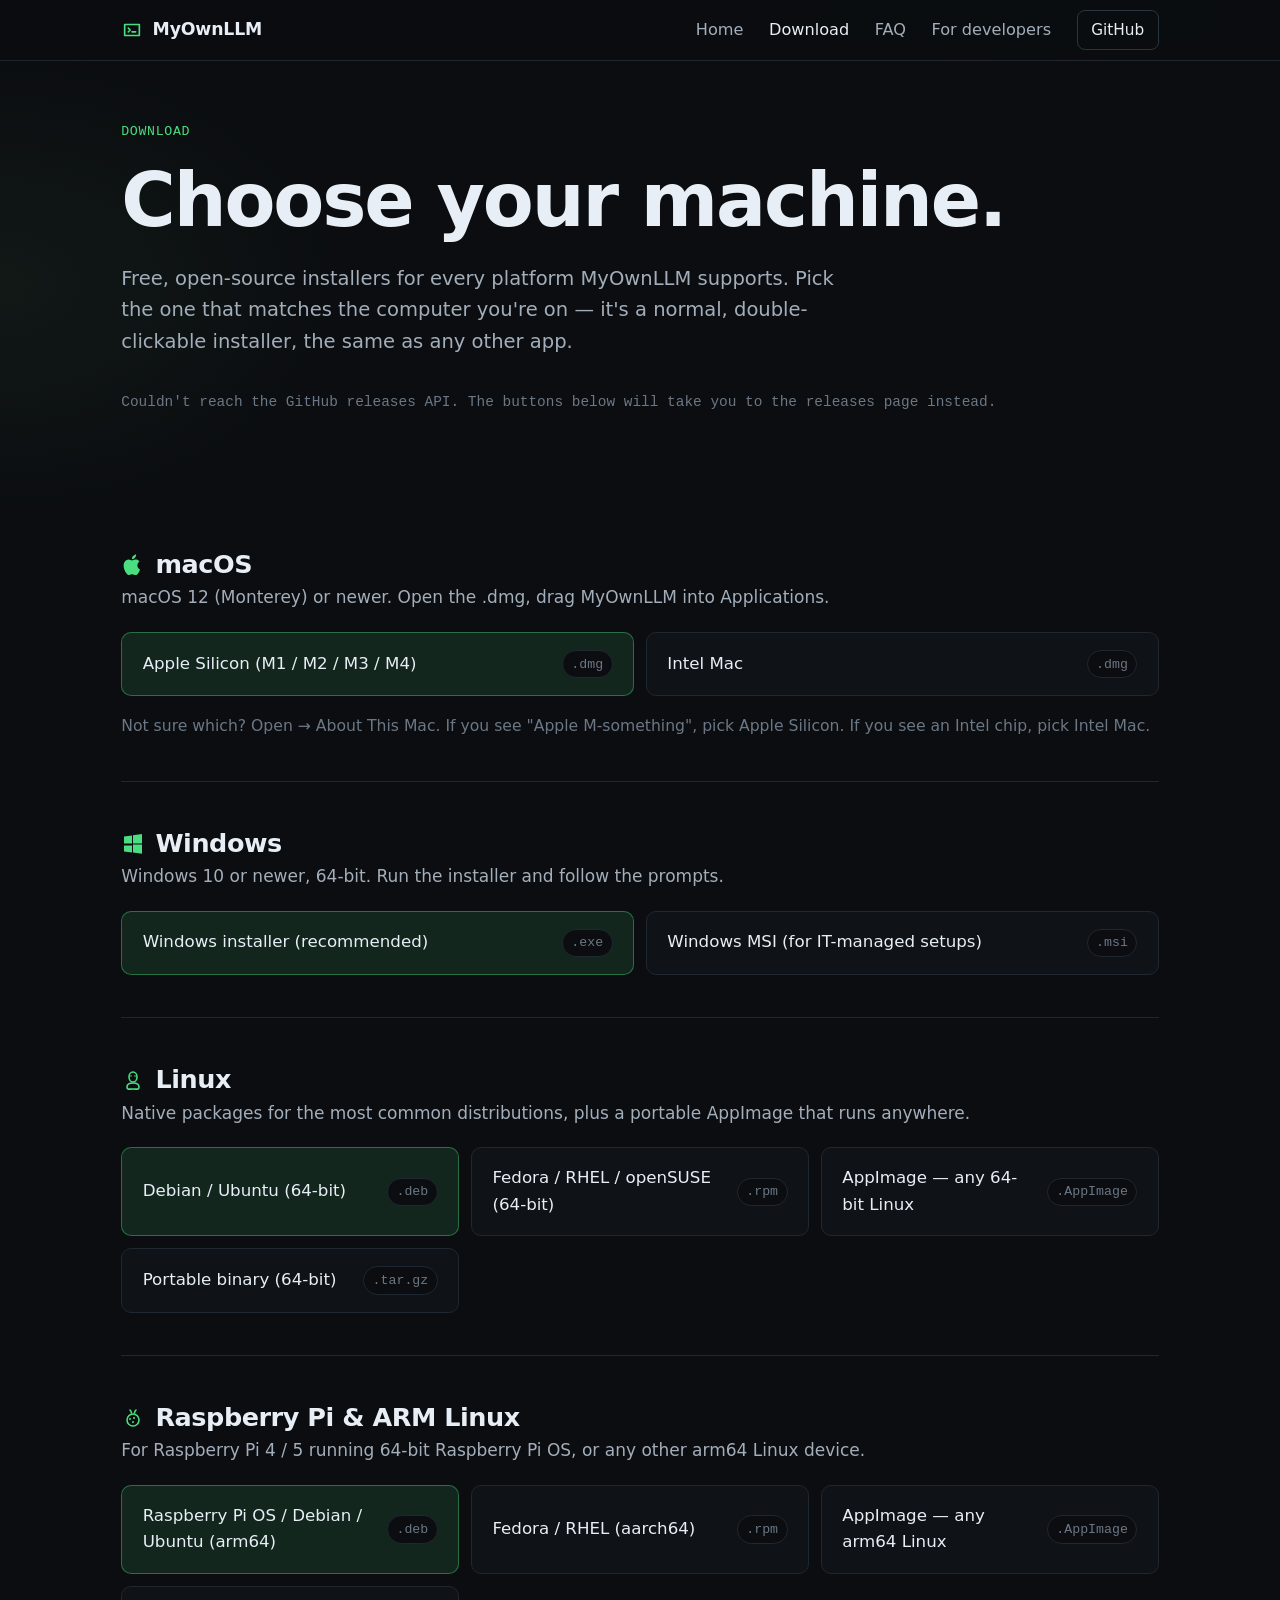
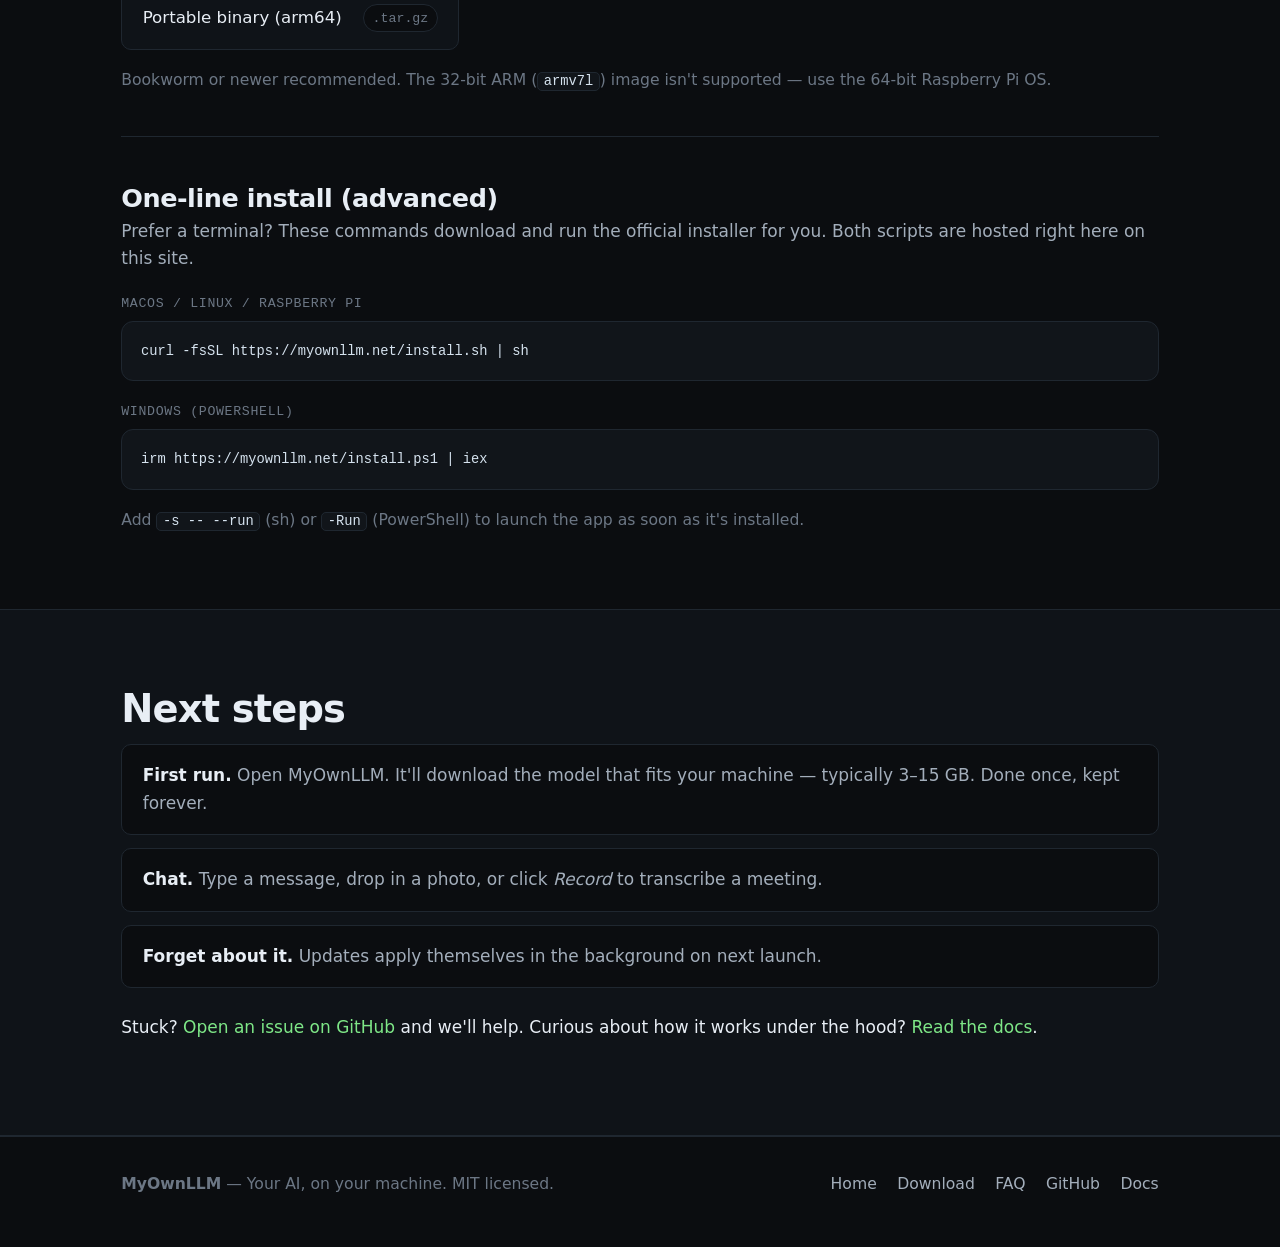
==== download.html @ 77363bb1 "Rewrite for end users, add a real download page The first cut of the site spoke developer — curl-pip" ====
<!DOCTYPE html>
<html lang="en">
<head>
<meta charset="UTF-8" />
<meta name="viewport" content="width=device-width, initial-scale=1.0" />
<title>Download MyOwnLLM</title>
<meta name="description" content="Download MyOwnLLM for Mac, Windows, Linux, and Raspberry Pi. Free, private, local AI for every device you own." />
<meta name="theme-color" content="#0b0d10" />
<link rel="icon" href="/favicon.svg" type="image/svg+xml" />
<link rel="stylesheet" href="/styles.css" />
</head>
<body>

<header class="nav" role="banner">
  <div class="container nav-row">
    <a class="brand" href="/" aria-label="MyOwnLLM home">
      <svg class="brand-icon" width="22" height="22" viewBox="0 0 24 24" fill="none" aria-hidden="true">
        <path d="M4 6h16v12H4z" stroke="currentColor" stroke-width="1.8" stroke-linejoin="round"/>
        <path d="M8 10l2 2-2 2" stroke="currentColor" stroke-width="1.8" stroke-linecap="round" stroke-linejoin="round"/>
        <path d="M12 14h4" stroke="currentColor" stroke-width="1.8" stroke-linecap="round"/>
      </svg>
      <span class="brand-name">MyOwnLLM</span>
    </a>
    <nav class="nav-links" aria-label="Primary">
      <a href="/">Home</a>
      <a href="/download.html" aria-current="page">Download</a>
      <a href="/#faq">FAQ</a>
      <a href="/#developers">For developers</a>
      <a href="https://github.com/mrjeeves/MyOwnLLM" class="nav-cta">GitHub</a>
    </nav>
  </div>
</header>

<main>

<section class="hero hero-compact">
  <div class="container">
    <p class="eyebrow">Download</p>
    <h1>Choose your machine.</h1>
    <p class="lede">
      Free, open-source installers for every platform MyOwnLLM supports.
      Pick the one that matches the computer you're on — it's a normal,
      double-clickable installer, the same as any other app.
    </p>
    <p class="release-info" id="release-info">
      Loading the latest release…
    </p>
    <div class="suggested" id="suggested" hidden>
      <p class="suggested-label">It looks like you're on <span id="suggested-os">your computer</span>. We'd suggest:</p>
      <a class="btn btn-primary btn-lg" id="suggested-btn" href="#">Download MyOwnLLM</a>
    </div>
  </div>
</section>

<section class="section dl-section"
         data-repo="mrjeeves/MyOwnLLM"
         data-release-url="https://github.com/mrjeeves/MyOwnLLM/releases/latest">
  <div class="container">

    <article class="dl-platform">
      <header>
        <h2><span class="dl-emoji" aria-hidden="true">
          <svg viewBox="0 0 24 24" width="24" height="24" fill="currentColor"><path d="M16.4 12.2c0-2.5 2-3.7 2.1-3.8-1.2-1.7-3-1.9-3.7-1.9-1.6-.2-3 .9-3.8.9s-2-.9-3.3-.9c-1.7 0-3.3 1-4.2 2.6-1.8 3.1-.5 7.7 1.3 10.3.9 1.3 1.9 2.7 3.2 2.6 1.3-.1 1.8-.8 3.3-.8s2 .8 3.3.8c1.4 0 2.3-1.3 3.1-2.6.9-1.4 1.3-2.8 1.4-2.9-.1-.1-2.7-1-2.7-4.3zM14 4.7c.7-.8 1.2-2 1.1-3.1-1 0-2.3.7-3 1.5-.7.7-1.3 1.9-1.1 3 1.1.1 2.3-.6 3-1.4z"/></svg>
        </span>macOS</h2>
        <p>macOS 12 (Monterey) or newer. Open the .dmg, drag MyOwnLLM into Applications.</p>
      </header>
      <div class="dl-row">
        <a class="dl-btn dl-btn-primary" data-asset-pattern="MyOwnLLM_[0-9.]+_(aarch64|arm64)\.dmg$" href="https://github.com/mrjeeves/MyOwnLLM/releases/latest">
          <span class="dl-btn-title">Apple Silicon (M1 / M2 / M3 / M4)</span>
          <span class="dl-btn-file">.dmg</span>
        </a>
        <a class="dl-btn" data-asset-pattern="MyOwnLLM_[0-9.]+_x64\.dmg$" href="https://github.com/mrjeeves/MyOwnLLM/releases/latest">
          <span class="dl-btn-title">Intel Mac</span>
          <span class="dl-btn-file">.dmg</span>
        </a>
      </div>
      <p class="dl-tip">Not sure which? Open  → About This Mac. If you see "Apple M-something", pick Apple Silicon. If you see an Intel chip, pick Intel Mac.</p>
    </article>

    <article class="dl-platform">
      <header>
        <h2><span class="dl-emoji" aria-hidden="true">
          <svg viewBox="0 0 24 24" width="24" height="24" fill="currentColor"><path d="M3 5.5l8-1.1v8.1H3V5.5zM3 14.5h8v7.1l-8-1.1v-6zM12 4.2l9-1.2v9.5h-9V4.2zM12 13.5h9v9.3l-9-1.2v-8.1z"/></svg>
        </span>Windows</h2>
        <p>Windows 10 or newer, 64-bit. Run the installer and follow the prompts.</p>
      </header>
      <div class="dl-row">
        <a class="dl-btn dl-btn-primary" data-asset-pattern="MyOwnLLM_[0-9.]+_x64-setup\.exe$" href="https://github.com/mrjeeves/MyOwnLLM/releases/latest">
          <span class="dl-btn-title">Windows installer (recommended)</span>
          <span class="dl-btn-file">.exe</span>
        </a>
        <a class="dl-btn" data-asset-pattern="MyOwnLLM_[0-9.]+_x64_en-US\.msi$" href="https://github.com/mrjeeves/MyOwnLLM/releases/latest">
          <span class="dl-btn-title">Windows MSI (for IT-managed setups)</span>
          <span class="dl-btn-file">.msi</span>
        </a>
      </div>
    </article>

    <article class="dl-platform">
      <header>
        <h2><span class="dl-emoji" aria-hidden="true">
          <svg viewBox="0 0 24 24" width="24" height="24" fill="none" stroke="currentColor" stroke-width="1.6"><ellipse cx="12" cy="9" rx="4" ry="5"/><circle cx="10" cy="8" r="0.8" fill="currentColor" stroke="none"/><circle cx="14" cy="8" r="0.8" fill="currentColor" stroke="none"/><path d="M6 19c0-3 2-4 6-4s6 1 6 4-2 2-6 2-6 1-6-2z" stroke-linejoin="round"/></svg>
        </span>Linux</h2>
        <p>Native packages for the most common distributions, plus a portable AppImage that runs anywhere.</p>
      </header>
      <div class="dl-row">
        <a class="dl-btn dl-btn-primary" data-asset-pattern="MyOwnLLM_[0-9.]+_amd64\.deb$" href="https://github.com/mrjeeves/MyOwnLLM/releases/latest">
          <span class="dl-btn-title">Debian / Ubuntu (64-bit)</span>
          <span class="dl-btn-file">.deb</span>
        </a>
        <a class="dl-btn" data-asset-pattern="MyOwnLLM-[0-9.]+-[0-9]+\.x86_64\.rpm$" href="https://github.com/mrjeeves/MyOwnLLM/releases/latest">
          <span class="dl-btn-title">Fedora / RHEL / openSUSE (64-bit)</span>
          <span class="dl-btn-file">.rpm</span>
        </a>
        <a class="dl-btn" data-asset-pattern="MyOwnLLM_[0-9.]+_amd64\.AppImage$" href="https://github.com/mrjeeves/MyOwnLLM/releases/latest">
          <span class="dl-btn-title">AppImage — any 64-bit Linux</span>
          <span class="dl-btn-file">.AppImage</span>
        </a>
        <a class="dl-btn" data-asset-pattern="myownllm-linux-x86_64\.tar\.gz$" href="https://github.com/mrjeeves/MyOwnLLM/releases/latest">
          <span class="dl-btn-title">Portable binary (64-bit)</span>
          <span class="dl-btn-file">.tar.gz</span>
        </a>
      </div>
    </article>

    <article class="dl-platform">
      <header>
        <h2><span class="dl-emoji" aria-hidden="true">
          <svg viewBox="0 0 24 24" width="24" height="24" fill="none" stroke="currentColor" stroke-width="1.6"><path d="M9 4c1 1 1.5 2 1.5 3M15 4c-1 1-1.5 2-1.5 3" stroke-linecap="round"/><circle cx="12" cy="14" r="6"/><circle cx="9" cy="13" r="1" fill="currentColor" stroke="none"/><circle cx="13" cy="12" r="1" fill="currentColor" stroke="none"/><circle cx="12" cy="16" r="1" fill="currentColor" stroke="none"/></svg>
        </span>Raspberry Pi &amp; ARM Linux</h2>
        <p>For Raspberry Pi 4 / 5 running 64-bit Raspberry Pi OS, or any other arm64 Linux device.</p>
      </header>
      <div class="dl-row">
        <a class="dl-btn dl-btn-primary" data-asset-pattern="MyOwnLLM_[0-9.]+_arm64\.deb$" href="https://github.com/mrjeeves/MyOwnLLM/releases/latest">
          <span class="dl-btn-title">Raspberry Pi OS / Debian / Ubuntu (arm64)</span>
          <span class="dl-btn-file">.deb</span>
        </a>
        <a class="dl-btn" data-asset-pattern="MyOwnLLM-[0-9.]+-[0-9]+\.aarch64\.rpm$" href="https://github.com/mrjeeves/MyOwnLLM/releases/latest">
          <span class="dl-btn-title">Fedora / RHEL (aarch64)</span>
          <span class="dl-btn-file">.rpm</span>
        </a>
        <a class="dl-btn" data-asset-pattern="MyOwnLLM_[0-9.]+_aarch64\.AppImage$" href="https://github.com/mrjeeves/MyOwnLLM/releases/latest">
          <span class="dl-btn-title">AppImage — any arm64 Linux</span>
          <span class="dl-btn-file">.AppImage</span>
        </a>
        <a class="dl-btn" data-asset-pattern="myownllm-linux-aarch64\.tar\.gz$" href="https://github.com/mrjeeves/MyOwnLLM/releases/latest">
          <span class="dl-btn-title">Portable binary (arm64)</span>
          <span class="dl-btn-file">.tar.gz</span>
        </a>
      </div>
      <p class="dl-tip">Bookworm or newer recommended. The 32-bit ARM (<code>armv7l</code>) image isn't supported — use the 64-bit Raspberry Pi OS.</p>
    </article>

    <article class="dl-platform">
      <header>
        <h2>One-line install (advanced)</h2>
        <p>Prefer a terminal? These commands download and run the official installer for you. Both scripts are hosted right here on this site.</p>
      </header>
      <div class="oneliner">
        <p class="oneliner-label">macOS / Linux / Raspberry Pi</p>
<pre><code>curl -fsSL https://myownllm.net/install.sh | sh</code></pre>
        <p class="oneliner-label">Windows (PowerShell)</p>
<pre><code>irm https://myownllm.net/install.ps1 | iex</code></pre>
        <p class="dl-tip">Add <code>-s -- --run</code> (sh) or <code>-Run</code> (PowerShell) to launch the app as soon as it's installed.</p>
      </div>
    </article>

  </div>
</section>

<section class="section section-alt">
  <div class="container">
    <h2>Next steps</h2>
    <ul class="next-list">
      <li><strong>First run.</strong> Open MyOwnLLM. It'll download the model that fits your machine — typically 3–15 GB. Done once, kept forever.</li>
      <li><strong>Chat.</strong> Type a message, drop in a photo, or click <em>Record</em> to transcribe a meeting.</li>
      <li><strong>Forget about it.</strong> Updates apply themselves in the background on next launch.</li>
    </ul>
    <p>
      Stuck? <a href="https://github.com/mrjeeves/MyOwnLLM/issues">Open an issue on GitHub</a>
      and we'll help. Curious about how it works under the hood?
      <a href="https://github.com/mrjeeves/MyOwnLLM/blob/main/DOCS.md">Read the docs</a>.
    </p>
  </div>
</section>

</main>

<footer class="footer">
  <div class="container footer-row">
    <div>
      <p><strong>MyOwnLLM</strong> — Your AI, on your machine. MIT licensed.</p>
    </div>
    <nav aria-label="Footer">
      <a href="/">Home</a>
      <a href="/download.html">Download</a>
      <a href="/#faq">FAQ</a>
      <a href="https://github.com/mrjeeves/MyOwnLLM">GitHub</a>
      <a href="https://github.com/mrjeeves/MyOwnLLM/blob/main/DOCS.md">Docs</a>
    </nav>
  </div>
</footer>

<script src="/main.js" defer></script>
</body>
</html>
---- styles.css ----
/* MyOwnLLM site — warm dark theme, customer-facing. */

:root {
  --bg: #0b0d10;
  --bg-elev: #11151a;
  --bg-card: #0f1318;
  --bg-card-hi: #131922;
  --border: #1f2730;
  --border-strong: #2a3540;
  --text: #e8eef5;
  --text-dim: #a3aebb;
  --text-faint: #6c7785;
  --accent: #4ade80;
  --accent-strong: #22c55e;
  --accent-soft: rgba(74, 222, 128, 0.12);
  --accent-fade: rgba(74, 222, 128, 0.4);
  --warm: #f5b454;
  --link: #7ee787;
  --mono: ui-monospace, "SF Mono", Menlo, Consolas, "Liberation Mono", monospace;
  --sans: -apple-system, BlinkMacSystemFont, "Inter", "Segoe UI", system-ui, sans-serif;
  --radius: 12px;
  --radius-lg: 16px;
  --maxw: 1080px;
  --shadow-card: 0 1px 0 rgba(255, 255, 255, 0.03) inset, 0 12px 24px -16px rgba(0, 0, 0, 0.5);
}

* { box-sizing: border-box; }

html, body {
  margin: 0;
  padding: 0;
  background: var(--bg);
  color: var(--text);
  font-family: var(--sans);
  line-height: 1.6;
  font-size: 17px;
  -webkit-font-smoothing: antialiased;
}

body {
  background-image:
    radial-gradient(ellipse 800px 600px at 80% -10%, rgba(74, 222, 128, 0.08), transparent 60%),
    radial-gradient(ellipse 600px 400px at 0% 10%, rgba(126, 231, 135, 0.05), transparent 60%);
  background-repeat: no-repeat;
}

a {
  color: var(--link);
  text-decoration: none;
}
a:hover { text-decoration: underline; }

code, pre { font-family: var(--mono); font-size: 0.94em; }

code {
  background: var(--bg-elev);
  border: 1px solid var(--border);
  padding: 0.08em 0.4em;
  border-radius: 5px;
  color: #d6e3ef;
  font-size: 0.88em;
}

pre {
  background: var(--bg-elev);
  border: 1px solid var(--border);
  border-radius: var(--radius);
  padding: 1rem 1.1rem;
  overflow-x: auto;
  line-height: 1.55;
  font-size: 0.92rem;
}
pre code {
  background: transparent;
  border: 0;
  padding: 0;
  color: #d6e3ef;
}

.container {
  max-width: var(--maxw);
  margin: 0 auto;
  padding: 0 1.25rem;
}

/* ----- nav ----- */

.nav {
  position: sticky;
  top: 0;
  z-index: 10;
  backdrop-filter: saturate(140%) blur(10px);
  -webkit-backdrop-filter: saturate(140%) blur(10px);
  background: rgba(11, 13, 16, 0.78);
  border-bottom: 1px solid var(--border);
}
.nav-row {
  display: flex;
  align-items: center;
  justify-content: space-between;
  height: 60px;
}
.brand {
  display: inline-flex;
  align-items: center;
  gap: 0.55rem;
  color: var(--text);
  font-weight: 600;
  letter-spacing: -0.01em;
  font-size: 1.02rem;
}
.brand:hover { text-decoration: none; }
.brand-icon { color: var(--accent); }
.brand-name { font-family: var(--sans); }

.nav-links {
  display: flex;
  gap: 1.5rem;
  align-items: center;
}
.nav-links a {
  color: var(--text-dim);
  font-size: 0.95rem;
}
.nav-links a:hover { color: var(--text); text-decoration: none; }
.nav-links a[aria-current="page"] { color: var(--text); }
.nav-links .nav-cta {
  color: var(--text);
  border: 1px solid var(--border-strong);
  padding: 0.4rem 0.8rem;
  border-radius: 8px;
  font-size: 0.9rem;
}
.nav-links .nav-cta:hover {
  border-color: var(--accent-fade);
  background: var(--accent-soft);
}

@media (max-width: 760px) {
  .nav-links a:not(.nav-cta) { display: none; }
}

/* ----- hero ----- */

.hero {
  padding: 5rem 0 3.5rem;
}
.hero-compact { padding: 3.5rem 0 2rem; }
.eyebrow {
  font-family: var(--mono);
  color: var(--accent);
  letter-spacing: 0.05em;
  text-transform: uppercase;
  font-size: 0.78rem;
  margin: 0 0 1.2rem;
}
.hero h1 {
  font-size: clamp(2.4rem, 5.8vw, 4.4rem);
  line-height: 1.04;
  letter-spacing: -0.028em;
  margin: 0 0 1.4rem;
  font-weight: 700;
}
.hero h1 .accent { color: var(--accent); }

.lede {
  color: var(--text-dim);
  max-width: 60ch;
  font-size: 1.15rem;
  line-height: 1.6;
  margin: 0 0 2rem;
}

.hero-cta {
  display: flex;
  flex-wrap: wrap;
  gap: 0.75rem;
  margin-bottom: 1.2rem;
}
.hero-meta {
  color: var(--text-faint);
  font-size: 0.92rem;
  margin: 0;
}

.release-info {
  color: var(--text-faint);
  font-family: var(--mono);
  font-size: 0.85rem;
  margin: 0 0 1.5rem;
}

.suggested {
  background: var(--bg-card);
  border: 1px solid var(--accent-fade);
  border-radius: var(--radius);
  padding: 1.1rem 1.3rem;
  margin-top: 1rem;
  max-width: 540px;
  box-shadow: var(--shadow-card);
}
.suggested-label {
  color: var(--text-dim);
  font-size: 0.95rem;
  margin: 0 0 0.7rem;
}
.suggested-label span { color: var(--text); font-weight: 600; }

/* ----- buttons ----- */

.btn {
  display: inline-flex;
  align-items: center;
  gap: 0.5rem;
  padding: 0.7rem 1.1rem;
  border-radius: 9px;
  font-family: var(--sans);
  font-size: 0.98rem;
  font-weight: 500;
  border: 1px solid transparent;
  transition: transform 80ms ease, background 120ms ease, border-color 120ms ease, box-shadow 120ms ease;
  cursor: pointer;
}
.btn:hover { text-decoration: none; }
.btn-lg {
  padding: 0.95rem 1.6rem;
  font-size: 1.04rem;
  font-weight: 600;
}
.btn-primary {
  background: var(--accent);
  color: #062612;
  border-color: var(--accent);
  box-shadow: 0 6px 24px -12px var(--accent-fade);
}
.btn-primary:hover { transform: translateY(-1px); background: var(--accent-strong); border-color: var(--accent-strong); }
.btn-ghost {
  color: var(--text);
  border-color: var(--border-strong);
  background: var(--bg-elev);
}
.btn-ghost:hover {
  border-color: var(--accent-fade);
  background: var(--accent-soft);
}
.btn-arrow {
  font-size: 1.05em;
  line-height: 1;
  display: inline-block;
  transform: translateY(1px);
}

/* ----- why grid ----- */

.why {
  padding: 1rem 0 4rem;
}
.why-grid {
  display: grid;
  grid-template-columns: repeat(auto-fit, minmax(220px, 1fr));
  gap: 1rem;
}
.why-card {
  background: var(--bg-card);
  border: 1px solid var(--border);
  border-radius: var(--radius);
  padding: 1.5rem 1.4rem;
  box-shadow: var(--shadow-card);
}
.why-icon {
  color: var(--accent);
  margin-bottom: 0.85rem;
  display: inline-flex;
}
.why-card h3 {
  margin: 0 0 0.4rem;
  font-size: 1.08rem;
  letter-spacing: -0.01em;
}
.why-card p {
  margin: 0;
  color: var(--text-dim);
  font-size: 0.97rem;
}

/* ----- sections ----- */

.section { padding: 4.5rem 0; }
.section-alt {
  background: var(--bg-card);
  border-top: 1px solid var(--border);
  border-bottom: 1px solid var(--border);
}
.section h2 {
  font-size: clamp(1.8rem, 3vw, 2.4rem);
  letter-spacing: -0.022em;
  margin: 0 0 0.8rem;
  font-weight: 700;
  line-height: 1.15;
}
.section-lede {
  color: var(--text-dim);
  max-width: 62ch;
  font-size: 1.06rem;
  margin: 0 0 2.5rem;
}

/* ----- feature grid ----- */

.feature-grid {
  display: grid;
  grid-template-columns: repeat(auto-fit, minmax(280px, 1fr));
  gap: 1rem;
}
.feature {
  background: var(--bg);
  border: 1px solid var(--border);
  border-radius: var(--radius);
  padding: 1.4rem 1.4rem 1.5rem;
}
.feature h3 {
  margin: 0 0 0.55rem;
  font-size: 1.08rem;
  letter-spacing: -0.01em;
}
.feature p {
  margin: 0;
  color: var(--text-dim);
  font-size: 0.97rem;
}

/* ----- steps ----- */

.steps {
  list-style: none;
  padding: 0;
  margin: 0;
  display: grid;
  grid-template-columns: repeat(3, 1fr);
  gap: 1rem;
  counter-reset: step;
}
.steps li {
  background: var(--bg-card);
  border: 1px solid var(--border);
  border-radius: var(--radius);
  padding: 1.5rem 1.4rem;
}
.step-num {
  display: inline-flex;
  align-items: center;
  justify-content: center;
  width: 32px;
  height: 32px;
  background: var(--accent-soft);
  border: 1px solid var(--accent-fade);
  border-radius: 50%;
  color: var(--accent);
  font-family: var(--mono);
  font-size: 0.95rem;
  margin-bottom: 0.85rem;
}
.steps h3 {
  margin: 0 0 0.4rem;
  font-size: 1.08rem;
  letter-spacing: -0.01em;
}
.steps p {
  margin: 0;
  color: var(--text-dim);
  font-size: 0.97rem;
}
@media (max-width: 820px) {
  .steps { grid-template-columns: 1fr; }
}

/* ----- download grid (home) ----- */

.dl-grid {
  display: grid;
  grid-template-columns: repeat(4, 1fr);
  gap: 1rem;
}
@media (max-width: 920px) { .dl-grid { grid-template-columns: repeat(2, 1fr); } }
@media (max-width: 520px) { .dl-grid { grid-template-columns: 1fr; } }

.dl-card {
  background: var(--bg);
  border: 1px solid var(--border);
  border-radius: var(--radius);
  padding: 1.5rem 1.3rem;
  display: flex;
  flex-direction: column;
  align-items: flex-start;
  gap: 0.35rem;
  color: var(--text);
  transition: border-color 120ms ease, transform 120ms ease, background 120ms ease;
  text-decoration: none;
}
.dl-card:hover {
  border-color: var(--accent-fade);
  background: var(--bg-card-hi);
  transform: translateY(-2px);
  text-decoration: none;
}
.dl-icon {
  color: var(--accent);
  margin-bottom: 0.6rem;
  display: inline-flex;
}
.dl-card h3 {
  margin: 0;
  font-size: 1.12rem;
  letter-spacing: -0.01em;
}
.dl-sub {
  color: var(--text-dim);
  font-size: 0.9rem;
  margin: 0 0 0.5rem;
}
.dl-cta {
  margin-top: auto;
  padding-top: 0.55rem;
  color: var(--accent);
  font-size: 0.92rem;
  font-weight: 500;
}
.dl-all {
  text-align: center;
  margin-top: 2rem;
  color: var(--text-dim);
}
.dl-all a { color: var(--accent); }

/* ----- download page ----- */

.dl-platform {
  margin-bottom: 2.75rem;
  padding-bottom: 2.5rem;
  border-bottom: 1px solid var(--border);
}
.dl-platform:last-child {
  border-bottom: 0;
  margin-bottom: 0;
  padding-bottom: 0;
}
.dl-platform > header {
  margin-bottom: 1.2rem;
}
.dl-platform h2 {
  display: flex;
  align-items: center;
  gap: 0.6rem;
  font-size: 1.5rem;
  letter-spacing: -0.018em;
  margin: 0 0 0.3rem;
}
.dl-platform h2 .dl-emoji { color: var(--accent); display: inline-flex; }
.dl-platform header p {
  color: var(--text-dim);
  margin: 0;
  font-size: 1.0rem;
}
.dl-row {
  display: grid;
  grid-template-columns: repeat(auto-fit, minmax(280px, 1fr));
  gap: 0.7rem;
}
.dl-btn {
  display: flex;
  align-items: center;
  justify-content: space-between;
  gap: 1rem;
  padding: 1rem 1.2rem;
  border: 1px solid var(--border);
  background: var(--bg-card);
  border-radius: 10px;
  color: var(--text);
  text-decoration: none;
  transition: border-color 120ms ease, background 120ms ease, transform 80ms ease;
}
.dl-btn:hover {
  border-color: var(--accent-fade);
  background: var(--bg-card-hi);
  transform: translateY(-1px);
  text-decoration: none;
}
.dl-btn-primary {
  border-color: var(--accent-fade);
  background: var(--accent-soft);
}
.dl-btn-primary:hover {
  background: rgba(74, 222, 128, 0.18);
}
.dl-btn-title {
  font-size: 0.98rem;
  font-weight: 500;
  color: var(--text);
}
.dl-btn-file {
  font-family: var(--mono);
  font-size: 0.78rem;
  color: var(--text-faint);
  background: var(--bg);
  border: 1px solid var(--border);
  padding: 0.15rem 0.5rem;
  border-radius: 999px;
  flex-shrink: 0;
}
.dl-tip {
  margin: 1rem 0 0;
  color: var(--text-faint);
  font-size: 0.92rem;
}

.oneliner-label {
  font-family: var(--mono);
  color: var(--text-faint);
  font-size: 0.78rem;
  letter-spacing: 0.05em;
  text-transform: uppercase;
  margin: 1.2rem 0 0.4rem;
}
.oneliner pre { margin: 0; }

/* ----- FAQ ----- */

.faq details {
  border: 1px solid var(--border);
  background: var(--bg-card);
  border-radius: 10px;
  padding: 1rem 1.2rem;
  margin-bottom: 0.6rem;
}
.faq details[open] { border-color: var(--border-strong); }
.faq summary {
  cursor: pointer;
  font-weight: 500;
  color: var(--text);
  font-size: 1.02rem;
  list-style: none;
  position: relative;
  padding-right: 1.5rem;
}
.faq summary::-webkit-details-marker { display: none; }
.faq summary::after {
  content: "+";
  position: absolute;
  right: 0;
  top: 50%;
  transform: translateY(-50%);
  color: var(--accent);
  font-family: var(--mono);
  font-size: 1.2rem;
  transition: transform 150ms ease;
}
.faq details[open] summary::after { content: "−"; }
.faq details p {
  margin: 0.7rem 0 0;
  color: var(--text-dim);
  font-size: 0.98rem;
}

/* ----- developers ----- */

.dev-row {
  display: grid;
  grid-template-columns: 1fr 1fr;
  gap: 2.5rem;
  align-items: start;
}
@media (max-width: 880px) {
  .dev-row { grid-template-columns: 1fr; gap: 1.5rem; }
}
.dev-eyebrow {
  font-family: var(--mono);
  color: var(--warm);
  letter-spacing: 0.05em;
  text-transform: uppercase;
  font-size: 0.78rem;
  margin: 0 0 0.6rem;
}
.dev-row h2 { margin-bottom: 0.8rem; }
.dev-row p {
  color: var(--text-dim);
  font-size: 1.0rem;
}
.dev-row .btn { margin-right: 0.5rem; margin-bottom: 0.5rem; }
.dev-snippet {
  margin: 0;
  border-radius: var(--radius);
}
.c-str { color: #a5d6a7; }
.c-dim { color: var(--text-faint); }

/* ----- next steps ----- */

.next-list {
  list-style: none;
  padding: 0;
  margin: 0 0 1.5rem;
  display: grid;
  gap: 0.8rem;
}
.next-list li {
  background: var(--bg);
  border: 1px solid var(--border);
  border-radius: 10px;
  padding: 1rem 1.2rem;
  color: var(--text-dim);
}
.next-list li strong { color: var(--text); }

/* ----- cta ----- */

.cta {
  text-align: center;
  padding: 5rem 0 6rem;
}
.cta h2 {
  font-size: clamp(2rem, 3.5vw, 2.8rem);
  letter-spacing: -0.022em;
  margin: 0 0 0.8rem;
}
.cta p { color: var(--text-dim); margin: 0 auto 2rem; max-width: 50ch; }

/* ----- footer ----- */

.footer {
  border-top: 1px solid var(--border);
  padding: 2rem 0 3rem;
  color: var(--text-faint);
  font-size: 0.92rem;
}
.footer-row {
  display: flex;
  justify-content: space-between;
  gap: 1rem;
  flex-wrap: wrap;
  align-items: center;
}
.footer p { margin: 0; }
.footer nav { display: flex; gap: 1.2rem; flex-wrap: wrap; }
.footer nav a { color: var(--text-dim); }
.footer nav a:hover { color: var(--text); text-decoration: none; }

/* ----- selection ----- */

::selection {
  background: var(--accent-soft);
  color: var(--text);
}
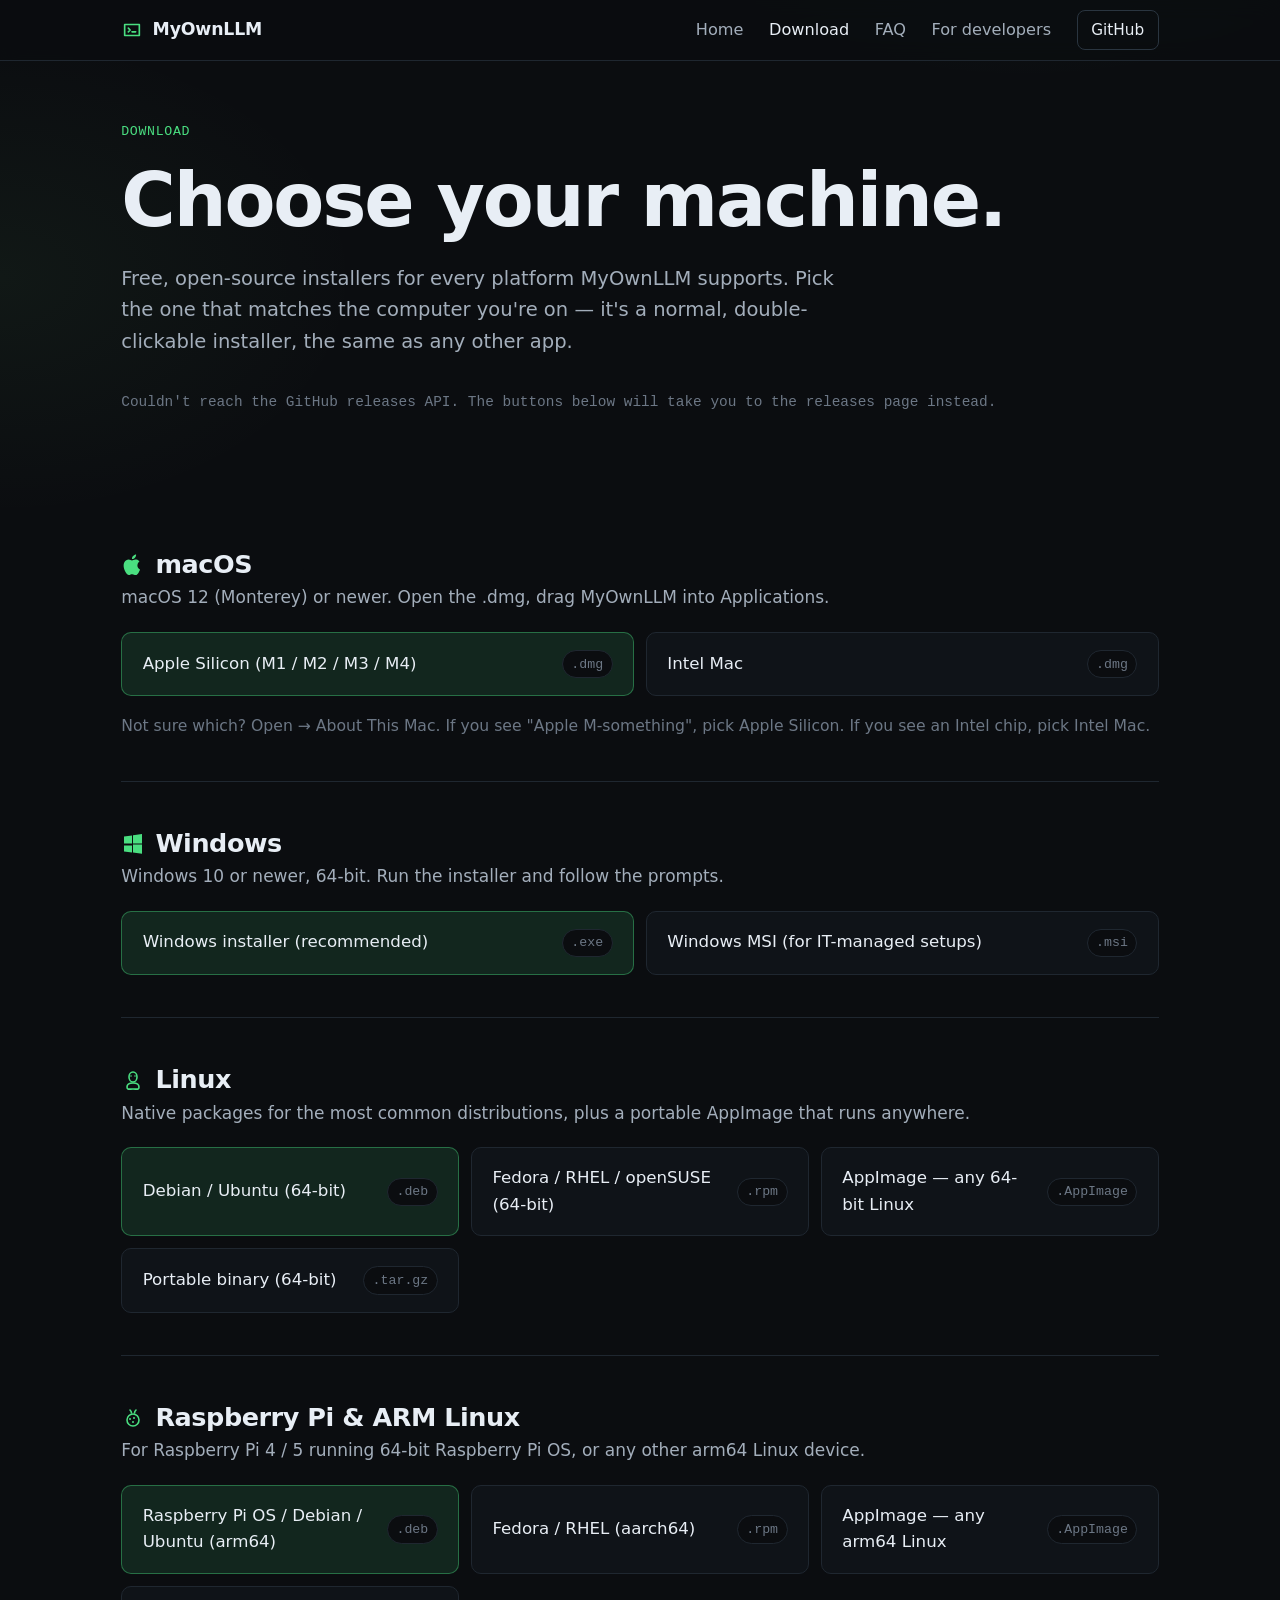
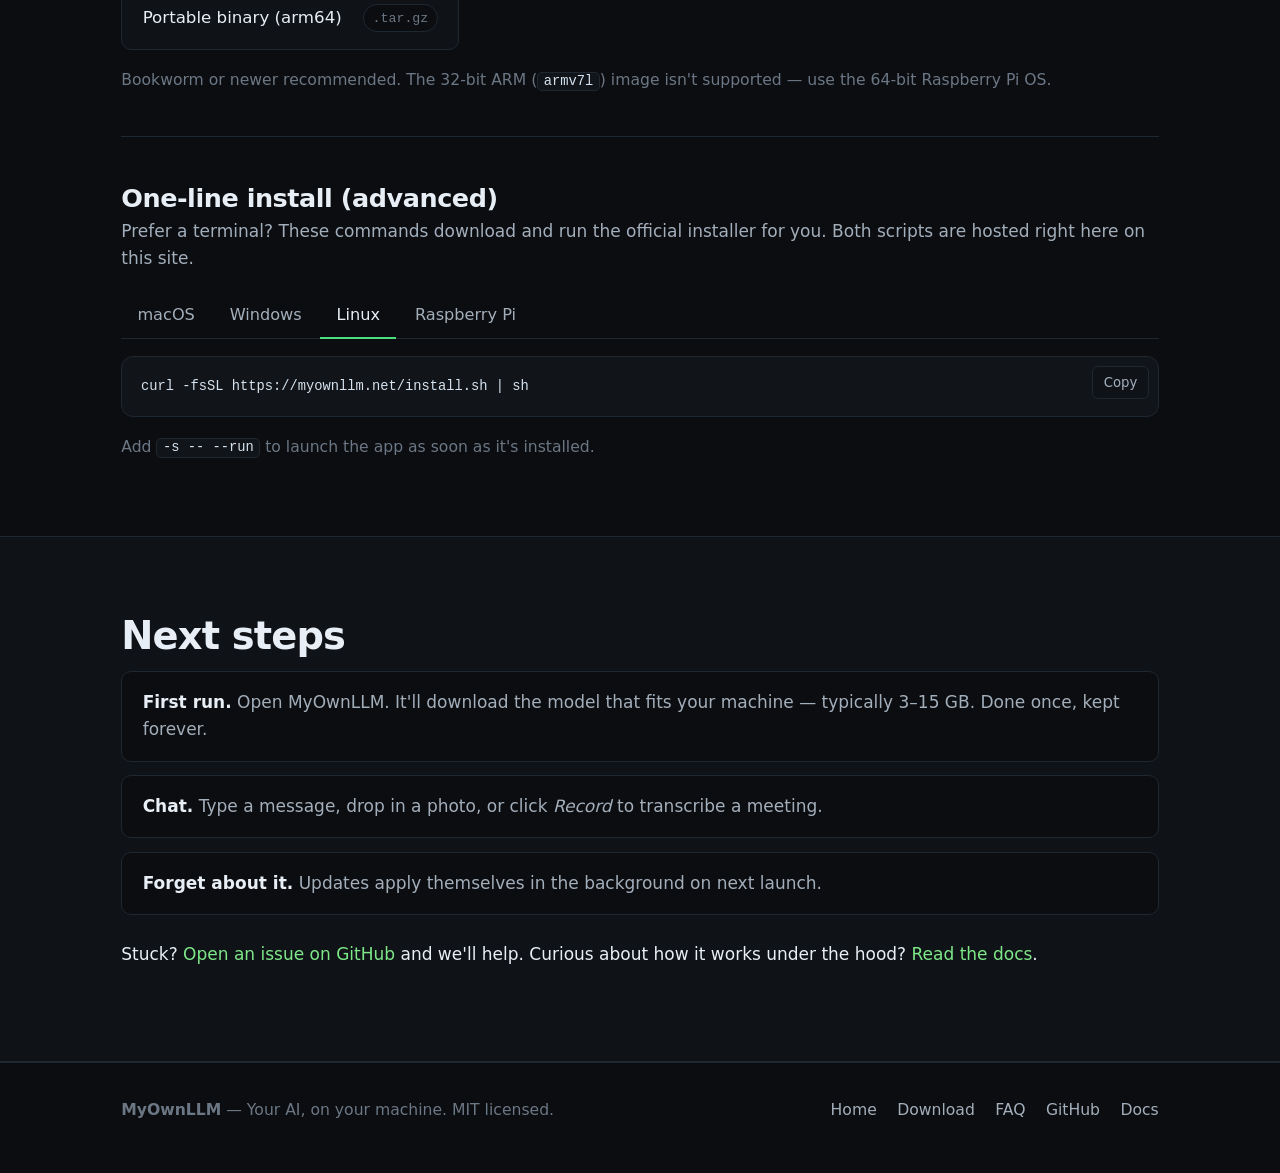
==== commit f5f281bc: "Add OS tabs and copy buttons to one-line install snippets Turns the stacked sh / PowerShell snippets" ====
--- a/download.html
+++ b/download.html
@@ -151,17 +151,30 @@
       <p class="dl-tip">Bookworm or newer recommended. The 32-bit ARM (<code>armv7l</code>) image isn't supported — use the 64-bit Raspberry Pi OS.</p>
     </article>
 
-    <article class="dl-platform">
+    <article class="dl-platform dl-oneliner">
       <header>
         <h2>One-line install (advanced)</h2>
         <p>Prefer a terminal? These commands download and run the official installer for you. Both scripts are hosted right here on this site.</p>
       </header>
-      <div class="oneliner">
-        <p class="oneliner-label">macOS / Linux / Raspberry Pi</p>
+      <div class="oneliner-tabs" role="tablist" aria-label="Install command">
+        <button class="oneliner-tab" role="tab" type="button" data-os="mac" data-target="sh" aria-selected="false" tabindex="-1">macOS</button>
+        <button class="oneliner-tab" role="tab" type="button" data-os="windows" data-target="ps" aria-selected="false" tabindex="-1">Windows</button>
+        <button class="oneliner-tab" role="tab" type="button" data-os="linux" data-target="sh" aria-selected="false" tabindex="-1">Linux</button>
+        <button class="oneliner-tab" role="tab" type="button" data-os="pi" data-target="sh" aria-selected="false" tabindex="-1">Raspberry Pi</button>
+      </div>
+      <div class="oneliner-panel" data-panel="sh" role="tabpanel" hidden>
+        <div class="oneliner-code">
 <pre><code>curl -fsSL https://myownllm.net/install.sh | sh</code></pre>
-        <p class="oneliner-label">Windows (PowerShell)</p>
+          <button class="copy-btn" type="button" aria-label="Copy install command">Copy</button>
+        </div>
+        <p class="dl-tip">Add <code>-s -- --run</code> to launch the app as soon as it's installed.</p>
+      </div>
+      <div class="oneliner-panel" data-panel="ps" role="tabpanel" hidden>
+        <div class="oneliner-code">
 <pre><code>irm https://myownllm.net/install.ps1 | iex</code></pre>
-        <p class="dl-tip">Add <code>-s -- --run</code> (sh) or <code>-Run</code> (PowerShell) to launch the app as soon as it's installed.</p>
+          <button class="copy-btn" type="button" aria-label="Copy install command">Copy</button>
+        </div>
+        <p class="dl-tip">Add <code>-Run</code> to launch the app as soon as it's installed.</p>
       </div>
     </article>
 
--- a/styles.css
+++ b/styles.css
@@ -523,6 +523,73 @@
 }
 .oneliner pre { margin: 0; }
 
+.oneliner-tabs {
+  display: flex;
+  flex-wrap: wrap;
+  gap: 0.15rem;
+  border-bottom: 1px solid var(--border);
+  margin-bottom: 1rem;
+}
+.oneliner-tab {
+  appearance: none;
+  background: transparent;
+  border: 0;
+  color: var(--text-dim);
+  font: inherit;
+  font-size: 0.95rem;
+  padding: 0.55rem 0.95rem;
+  border-bottom: 2px solid transparent;
+  cursor: pointer;
+  margin-bottom: -1px;
+  transition: color 120ms ease, border-color 120ms ease;
+}
+.oneliner-tab:hover { color: var(--text); }
+.oneliner-tab:focus-visible {
+  outline: 2px solid var(--accent-fade);
+  outline-offset: 2px;
+  border-radius: 4px;
+}
+.oneliner-tab.is-active {
+  color: var(--text);
+  border-bottom-color: var(--accent);
+}
+.oneliner-panel { margin: 0; }
+.oneliner-code { position: relative; }
+.oneliner-code pre {
+  margin: 0;
+  padding-right: 5rem;
+}
+.copy-btn {
+  position: absolute;
+  top: 0.55rem;
+  right: 0.55rem;
+  appearance: none;
+  background: var(--bg-card);
+  border: 1px solid var(--border);
+  color: var(--text-dim);
+  font: inherit;
+  font-family: var(--sans);
+  font-size: 0.78rem;
+  padding: 0.3rem 0.65rem;
+  border-radius: 6px;
+  cursor: pointer;
+  transition: color 120ms ease, border-color 120ms ease, background 120ms ease;
+}
+.copy-btn:hover {
+  color: var(--text);
+  border-color: var(--accent-fade);
+  background: var(--bg-card-hi);
+}
+.copy-btn:focus-visible {
+  outline: 2px solid var(--accent-fade);
+  outline-offset: 2px;
+}
+.copy-btn.is-copied {
+  color: var(--accent);
+  border-color: var(--accent-fade);
+  background: var(--accent-soft);
+}
+
 /* ----- FAQ ----- */
 
 .faq details {
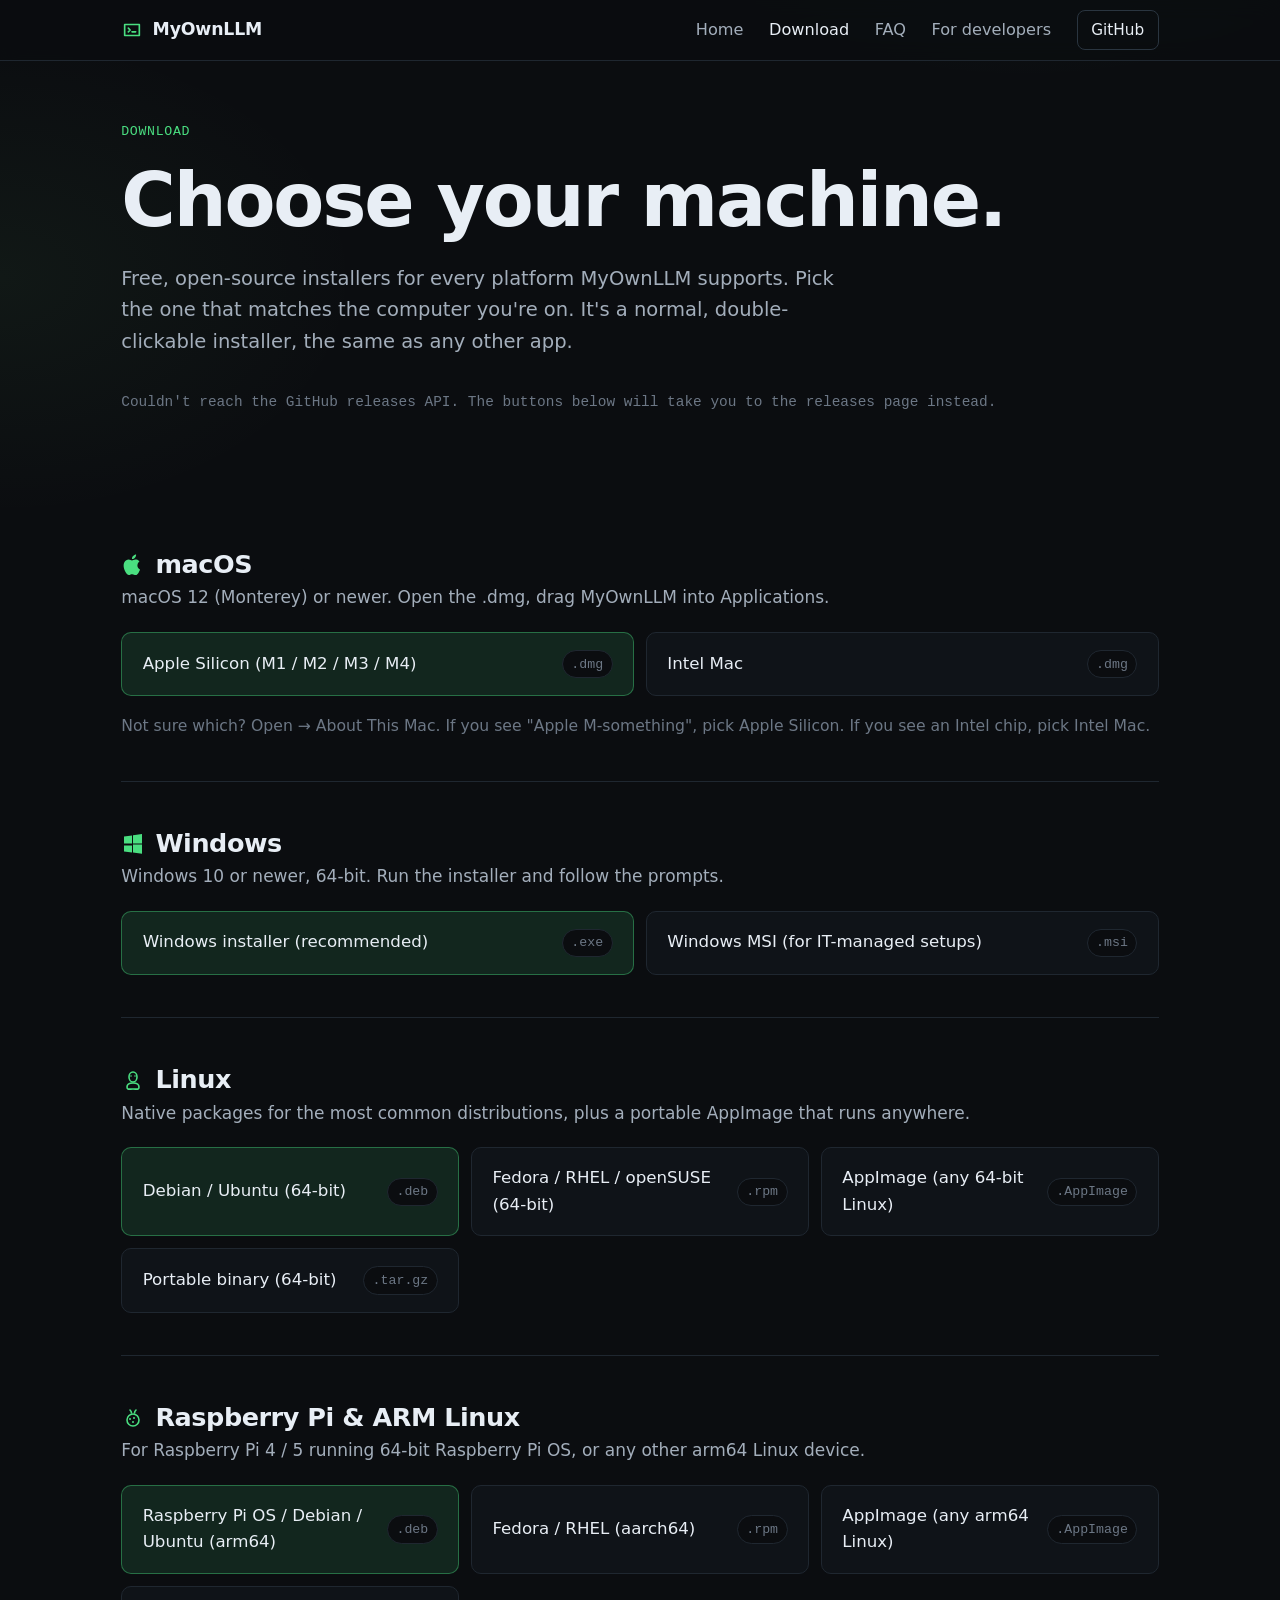
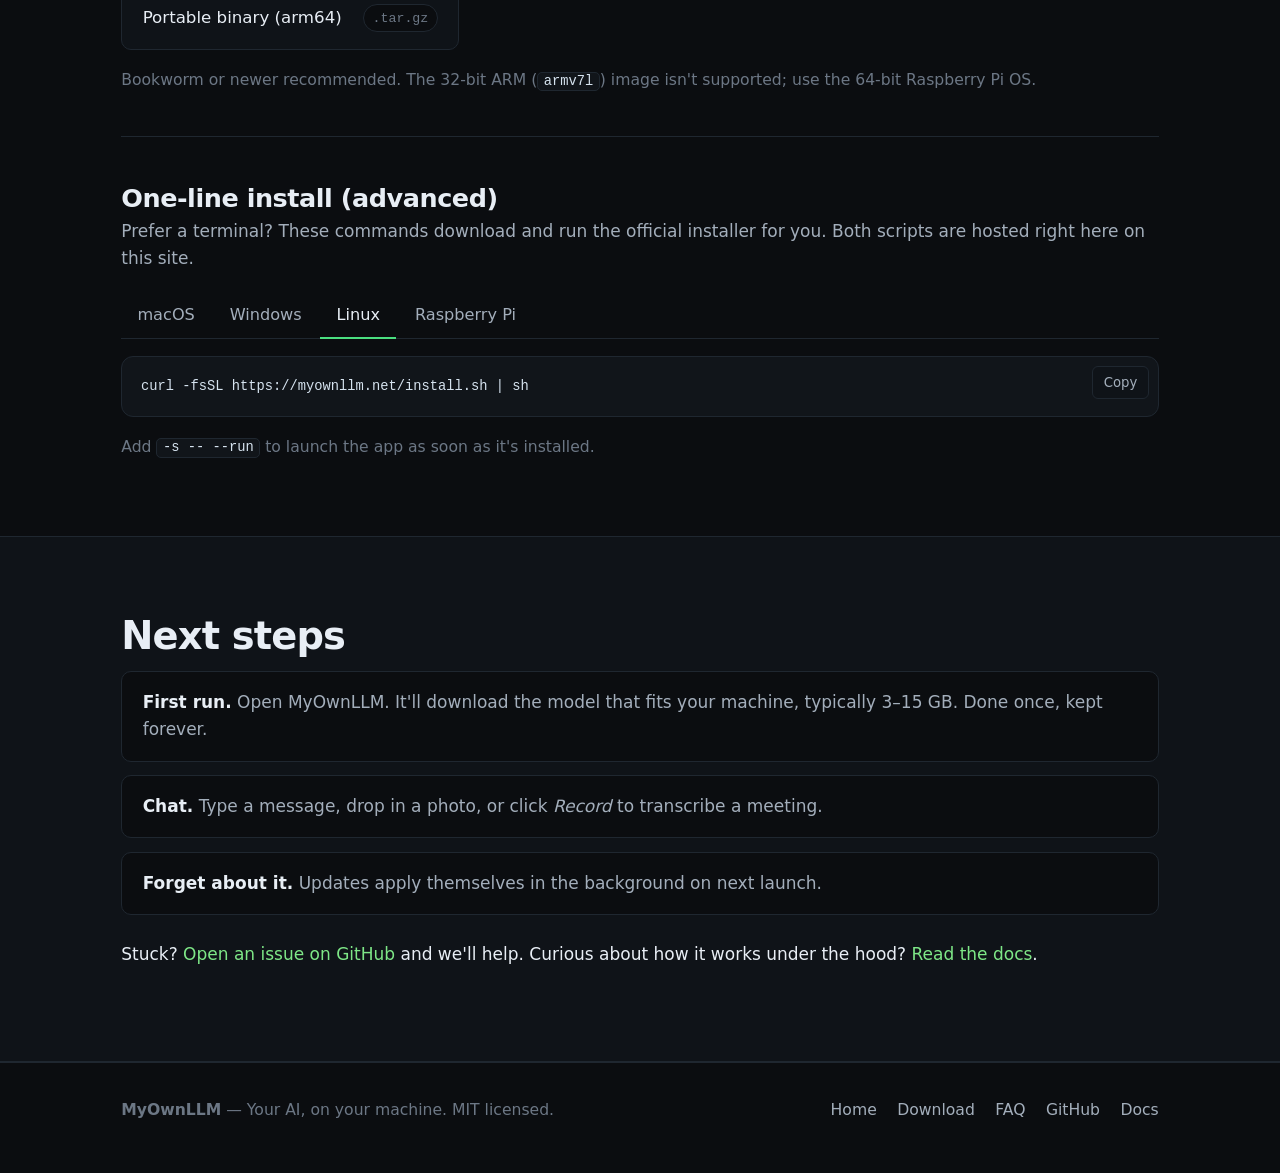
==== commit 6c95cd2c: "Punch up the hero, drop em dashes from prose Hero: H1 'An AI that runs on every device you own' was " ====
--- a/download.html
+++ b/download.html
@@ -24,7 +24,7 @@
     <nav class="nav-links" aria-label="Primary">
       <a href="/">Home</a>
       <a href="/download.html" aria-current="page">Download</a>
-      <a href="/#faq">FAQ</a>
+      <a href="/faq.html">FAQ</a>
       <a href="/#developers">For developers</a>
       <a href="https://github.com/mrjeeves/MyOwnLLM" class="nav-cta">GitHub</a>
     </nav>
@@ -39,7 +39,7 @@
     <h1>Choose your machine.</h1>
     <p class="lede">
       Free, open-source installers for every platform MyOwnLLM supports.
-      Pick the one that matches the computer you're on — it's a normal,
+      Pick the one that matches the computer you're on. It's a normal,
       double-clickable installer, the same as any other app.
     </p>
     <p class="release-info" id="release-info">
@@ -113,7 +113,7 @@
           <span class="dl-btn-file">.rpm</span>
         </a>
         <a class="dl-btn" data-asset-pattern="MyOwnLLM_[0-9.]+_amd64\.AppImage$" href="https://github.com/mrjeeves/MyOwnLLM/releases/latest">
-          <span class="dl-btn-title">AppImage — any 64-bit Linux</span>
+          <span class="dl-btn-title">AppImage (any 64-bit Linux)</span>
           <span class="dl-btn-file">.AppImage</span>
         </a>
         <a class="dl-btn" data-asset-pattern="myownllm-linux-x86_64\.tar\.gz$" href="https://github.com/mrjeeves/MyOwnLLM/releases/latest">
@@ -140,7 +140,7 @@
           <span class="dl-btn-file">.rpm</span>
         </a>
         <a class="dl-btn" data-asset-pattern="MyOwnLLM_[0-9.]+_aarch64\.AppImage$" href="https://github.com/mrjeeves/MyOwnLLM/releases/latest">
-          <span class="dl-btn-title">AppImage — any arm64 Linux</span>
+          <span class="dl-btn-title">AppImage (any arm64 Linux)</span>
           <span class="dl-btn-file">.AppImage</span>
         </a>
         <a class="dl-btn" data-asset-pattern="myownllm-linux-aarch64\.tar\.gz$" href="https://github.com/mrjeeves/MyOwnLLM/releases/latest">
@@ -148,7 +148,7 @@
           <span class="dl-btn-file">.tar.gz</span>
         </a>
       </div>
-      <p class="dl-tip">Bookworm or newer recommended. The 32-bit ARM (<code>armv7l</code>) image isn't supported — use the 64-bit Raspberry Pi OS.</p>
+      <p class="dl-tip">Bookworm or newer recommended. The 32-bit ARM (<code>armv7l</code>) image isn't supported; use the 64-bit Raspberry Pi OS.</p>
     </article>
 
     <article class="dl-platform dl-oneliner">
@@ -185,7 +185,7 @@
   <div class="container">
     <h2>Next steps</h2>
     <ul class="next-list">
-      <li><strong>First run.</strong> Open MyOwnLLM. It'll download the model that fits your machine — typically 3–15 GB. Done once, kept forever.</li>
+      <li><strong>First run.</strong> Open MyOwnLLM. It'll download the model that fits your machine, typically 3–15 GB. Done once, kept forever.</li>
       <li><strong>Chat.</strong> Type a message, drop in a photo, or click <em>Record</em> to transcribe a meeting.</li>
       <li><strong>Forget about it.</strong> Updates apply themselves in the background on next launch.</li>
     </ul>
@@ -207,7 +207,7 @@
     <nav aria-label="Footer">
       <a href="/">Home</a>
       <a href="/download.html">Download</a>
-      <a href="/#faq">FAQ</a>
+      <a href="/faq.html">FAQ</a>
       <a href="https://github.com/mrjeeves/MyOwnLLM">GitHub</a>
       <a href="https://github.com/mrjeeves/MyOwnLLM/blob/main/DOCS.md">Docs</a>
     </nav>
